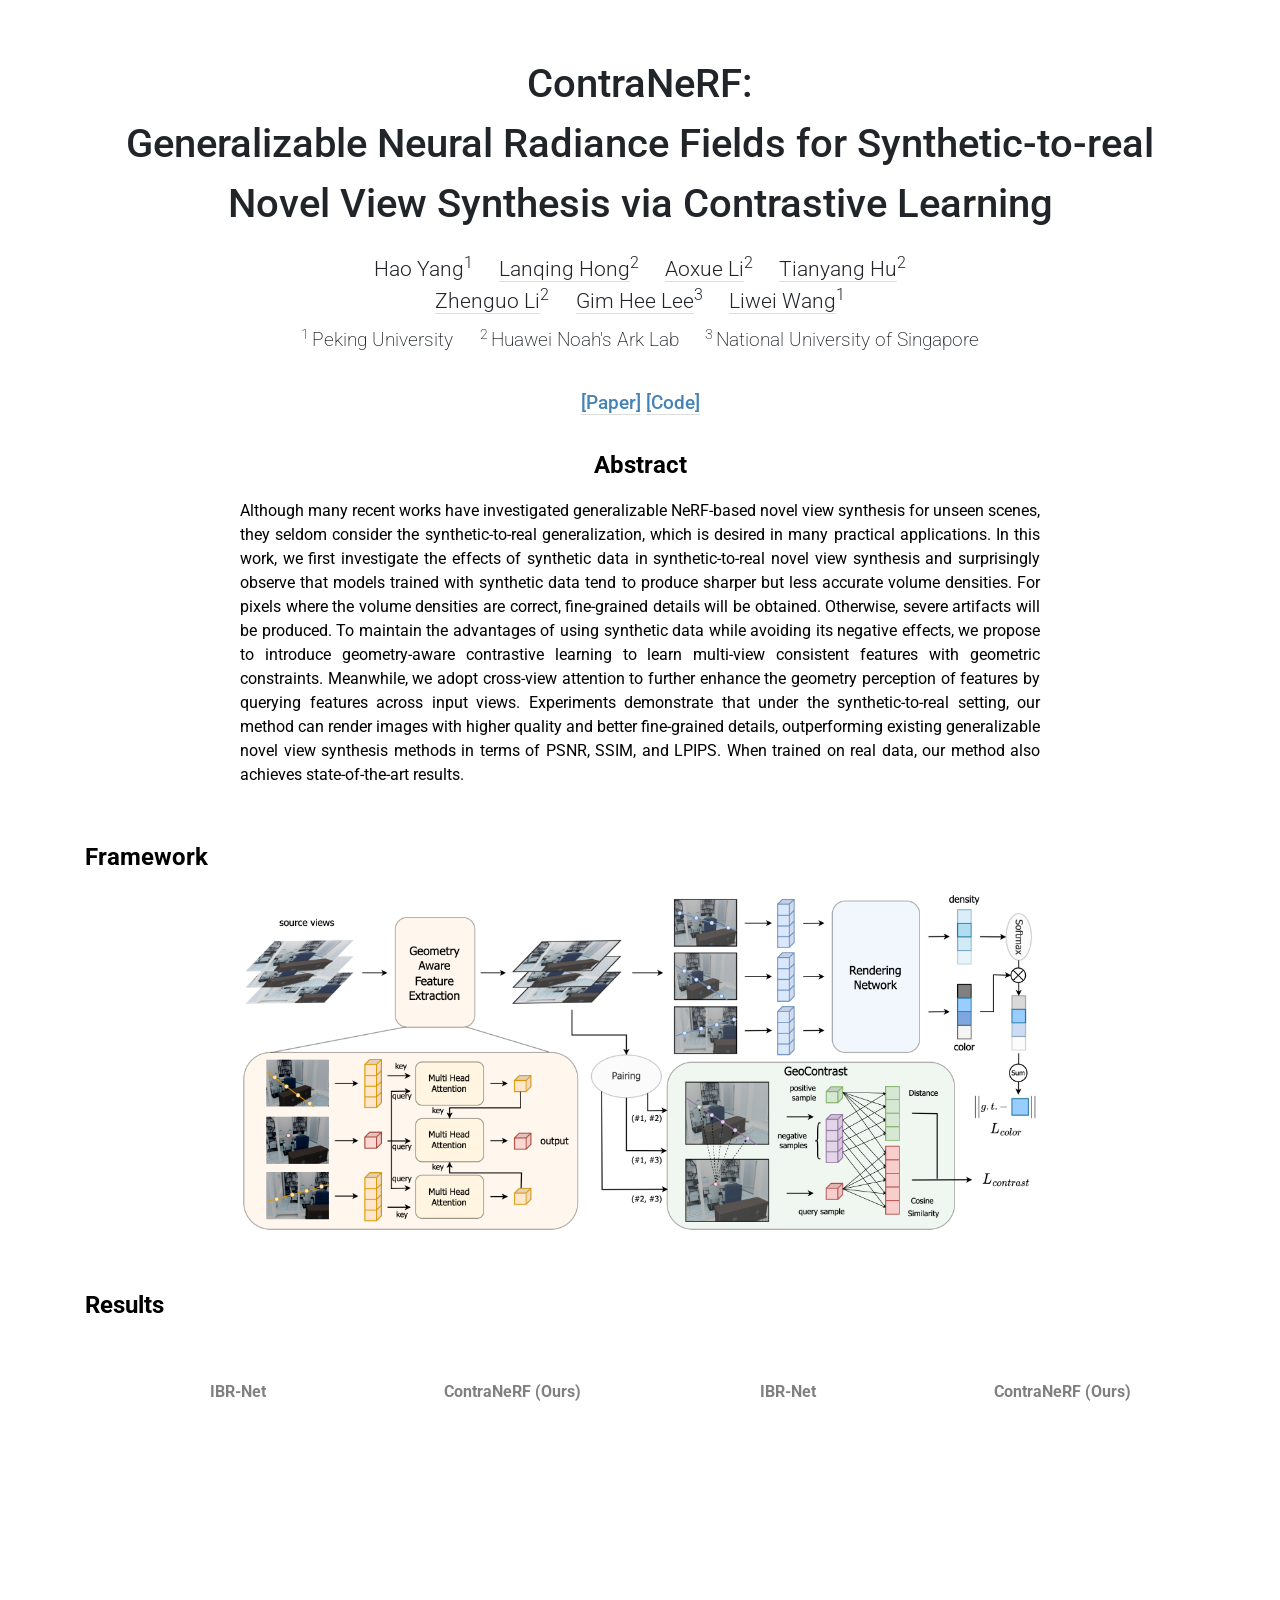
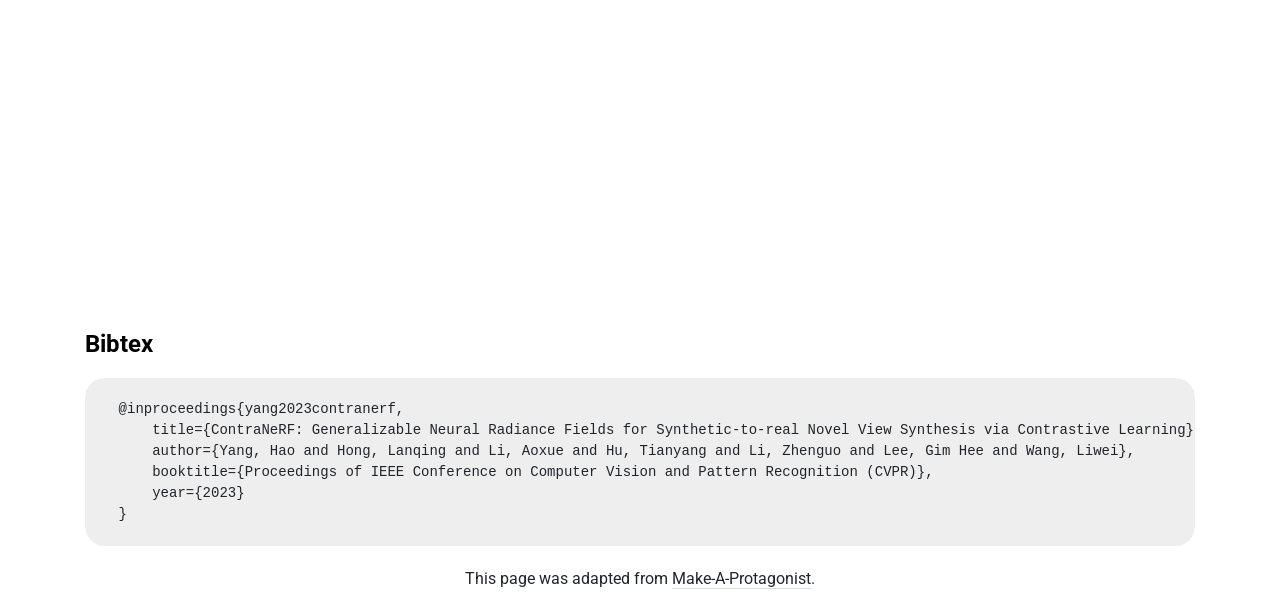
==== contraNeRF-page/index.html @ 1f0a8b6f "update contranerf page" ====
<!DOCTYPE html
    PUBLIC "-//W3C//DTD XHTML 1.0 Transitional//EN" "http://www.w3.org/TR/xhtml1/DTD/xhtml1-transitional.dtd">
<!-- saved from url=(0045)http://6.869.csail.mit.edu/fa19/schedule.html -->
<html xmlns="http://www.w3.org/1999/xhtml">
<link href="https://fonts.cdnfonts.com/css/caveat" rel="stylesheet">
<style>
    @import url('https://fonts.cdnfonts.com/css/caveat');
</style>
<!-- <script src="./assets/teaser-data.js"></script> -->


<head>
    <meta http-equiv="Content-Type" content="text/html; charset=UTF-8">
    <title>ContraNeRF</title>
    <link href="style.css" rel="stylesheet" type="text/css">
    <meta name="description"
        content="Project page for &#39;ContraNeRF: Generalizable Neural Radiance Fields for Synthetic-to-real Novel View Synthesis via Contrastive Learning.&#39;">
    <!-- <link rel="icon" href="./assets/showlab.ico"> -->
    <link rel="stylesheet" href="https://cdn.jsdelivr.net/npm/bootstrap@4.0.0/dist/css/bootstrap.min.css"
        integrity="sha384-Gn5384xqQ1aoWXA+058RXPxPg6fy4IWvTNh0E263XmFcJlSAwiGgFAW/dAiS6JXm" crossorigin="anonymous">
    <style>

    </style>

</head>

<body>
    <p class="title">ContraNeRF: <br> Generalizable Neural Radiance Fields for Synthetic-to-real Novel View Synthesis via Contrastive Learning</p>
        <!-- Make-A-Protagonist: <br> Generic Video Editing with An Ensemble of Experts</p> -->
    <p class="author">
        <span class="author">
            Hao Yang<sup>1</sup>
        </span>
        <span class="author">
            <a>Lanqing Hong</a><sup>2</sup>
        </span>
        <span class="author">
            <a>Aoxue Li</a><sup>2</sup>
        </span>
        <span class="author">
            <a>Tianyang Hu</a><sup>2</sup>
        </span>
        <br>
        <span class="author">
            <a>Zhenguo Li</a><sup>2</sup>
        </span>
        <span class="author">
            <a>Gim Hee Lee</a><sup>3</sup>
        </span>
        <span class="author">
            <a>Liwei Wang</a><sup>1</sup>
        </span>
    </p>

    <p class="affiliations">
        <span class="author"><sup>1 </sup>Peking University</span>
        <span class="author"><sup>2 </sup>Huawei Noah's Ark Lab</span>
        <span class="author"><sup>3 </sup>National University of Singapore</span>
    </p>

    <p class="menu">
        <a style="color: steelblue" href="https://arxiv.org/abs/2303.11052">[Paper]</a> 
        <a style="color: steelblue" href="https://github.com/ContraNeRF/ContraNeRF" >[Code]</a>
    </p>

    <div class="container">

        <p style="text-align: center;"><span class="section"><b>Abstract</b></span></p>
        <p style="text-align: justify; display: flex; justify-content: center; max-width: 800px; margin:auto"> 
            Although many recent works have investigated generalizable NeRF-based novel view synthesis for unseen scenes, they seldom consider the synthetic-to-real generalization, which is desired in many practical applications. In this work, we first investigate the effects of synthetic data in synthetic-to-real novel view synthesis and surprisingly observe that models trained with synthetic data tend to produce sharper but less accurate volume densities. For pixels where the volume densities are correct, fine-grained details will be obtained. Otherwise, severe artifacts will be produced. To maintain the advantages of using synthetic data while avoiding its negative effects, we propose to introduce geometry-aware contrastive learning to learn multi-view consistent features with geometric constraints. Meanwhile, we adopt cross-view attention to further enhance the geometry perception of features by querying features across input views. Experiments demonstrate that under the synthetic-to-real setting, our method can render images with higher quality and better fine-grained details, outperforming existing generalizable novel view synthesis methods in terms of PSNR, SSIM, and LPIPS. When trained on real data, our method also achieves state-of-the-art results.
        <p class="section">&nbsp;</p>

        <p class="section"><b>Framework</b></p>
        <div style="text-align: center">
            <img src="./assets/pipeline-v5.png" alt="" width="800px" style="max-width: 100%; height: auto;" />
        </div>
        
        <p class="section">&nbsp;</p>

        <p class="section"><b>Results</b></p>
        <!-- <div style="text-align: center">
            <img src="./sm/assets/results.jpg" alt="" width="850" style="margin: auto" />
        </div> -->

        </br>
        <div class="container" style="min-height: 224px">
            <!-- <p style="text-align: center; font-size: 150%">Text-to-Video Editing with Protagonist</p> -->
            <div id="resultCarousel1" class="carousel slide" data-ride="carousel" data-interval="5000">
                <!-- <div class="carousel-inner"> -->
                <div class="carousel-item active">
                    <table width="1100px" align="center">
                        <tbody>
                            <tr>
                                <th><div class="caption_title" style="width: 250;">IBR-Net</div></th>
                                <th><div class="caption_title" style="width: 250;">ContraNeRF (Ours)</div></th>
                                <th><div class="caption_title" style="width: 250;">IBR-Net</div></th>
                                <th><div class="caption_title" style="width: 250;">ContraNeRF (Ours)</div></th>
                            </tr>

                            <tr>
                                <th>
                                    <video width="250" id="ibr-204-1" autoplay muted loop>
                                        <source src="assets/ibrnet-out/204-1.mp4" type="video/mp4">
                                        </video>
                                </th>
                                <th>
                                    <video width="250" id="contra-204-1" autoplay muted loop>
                                        <source src="assets/contranerf-out/204-1.mp4" type="video/mp4">
                                        </video>
                                    </th>
                                <th>
                                    <video width="250" id="ibr-204-2" autoplay muted loop>
                                        <source src="assets/ibrnet-out/204-2.mp4" type="video/mp4">
                                        </video>
                                </th>
                                <th>
                                    <video width="250" id="contra-204-2" autoplay muted loop>
                                        <source src="assets/contranerf-out/204-2.mp4" type="video/mp4">
                                        </video>
                                </th>
                            </tr>
                        </tbody>
                    </table>
                </div>
                

            </div>
            <br>
            <div id="resultCarousel2" class="carousel slide" data-ride="carousel" data-interval="5000">
                <!-- <div class="carousel-inner"> -->

                <div class="carousel-item active">
                    <table width="1100px" align="center">
                        <tbody>
                            <tr>
                                <th>
                                    <video width="250" id="ibr-289-1" autoplay muted loop>
                                        <source src="assets/ibrnet-out/289-1.mp4" type="video/mp4">
                                        </video>
                                </th>
                                <th>
                                    <video width="250" id="contra-289-1" autoplay muted loop>
                                        <source src="assets/contranerf-out/289-1.mp4" type="video/mp4">
                                        </video>
                                    </th>
                                <th>
                                    <video width="250" id="ibr-289-2" autoplay muted loop>
                                        <source src="assets/ibrnet-out/289-2.mp4" type="video/mp4">
                                        </video>
                                </th>
                                <th>
                                    <video width="250" id="contra-289-2" autoplay muted loop>
                                        <source src="assets/contranerf-out/289-2.mp4" type="video/mp4">
                                        </video>
                                </th>
                            </tr>
                        </tbody>
                    </table>
                </div>
            </div>

            <br>
            <div id="resultCarousel3" class="carousel slide" data-ride="carousel" data-interval="5000">
                <!-- <div class="carousel-inner"> -->

                <div class="carousel-item active">
                    <table width="1100px" align="center">
                        <tbody>
                            <tr>
                                <th>
                                    <video width="250" id="ibr-205-2" autoplay muted loop>
                                        <source src="assets/ibrnet-out/205-2.mp4" type="video/mp4">
                                        </video>
                                </th>
                                <th>
                                    <video width="250" id="contra-205-2" autoplay muted loop>
                                        <source src="assets/contranerf-out/205-2.mp4" type="video/mp4">
                                        </video>
                                    </th>
                                <th>
                                    <video width="250" id="ibr-587-1" autoplay muted loop>
                                        <source src="assets/ibrnet-out/587-1.mp4" type="video/mp4">
                                        </video>
                                </th>
                                <th>
                                    <video width="250" id="contra-587-1" autoplay muted loop>
                                        <source src="assets/contranerf-out/587-1.mp4" type="video/mp4">
                                        </video>
                                </th>
                            </tr>
                        </tbody>
                    </table>
                </div>
                    

            </div>

        </div>


        </br>


        <p class="section">&nbsp;</p>


        <p class="section" id="bibtex"><b>Bibtex</b></p>
        <table border="0">
            <tbody>
                <pre style=" display: block;
                    background: #eee;
                    white-space: pre;
                    -webkit-overflow-scrolling: touch;
                    max-width: 100%;
                    min-width: 100px;
                    border-radius: 20px;
                    ">

    @inproceedings{yang2023contranerf,
        title={ContraNeRF: Generalizable Neural Radiance Fields for Synthetic-to-real Novel View Synthesis via Contrastive Learning},
        author={Yang, Hao and Hong, Lanqing and Li, Aoxue and Hu, Tianyang and Li, Zhenguo and Lee, Gim Hee and Wang, Liwei},
        booktitle={Proceedings of IEEE Conference on Computer Vision and Pattern Recognition (CVPR)},
        year={2023}
    }
            </pre>
            </tbody>
        </table>
        
    </div>

    <footer class="footer">
        <p style="text-align: center;">
            This page was adapted from <a href="https://make-a-protagonist.github.io/">Make-A-Protagonist</a>.
        </p>
    </footer>


</body>

<script>
    window.dataLayer = window.dataLayer || [];
    function gtag(){dataLayer.push(arguments);}
    gtag('js', new Date());

    gtag('config', 'G-WLX2Z5QLG8');
 </script>
 <script src="https://ajax.googleapis.com/ajax/libs/jquery/3.4.1/jquery.min.js"></script>
 <script type="text/javascript">
    $(document).ready(function () {

        if (localStorage.getItem("my_app_name_here-quote-scroll") != null) {
            $(window).scrollTop(localStorage.getItem("my_app_name_here-quote-scroll"));
        }

        $(window).on("scroll", function() {
            localStorage.setItem("my_app_name_here-quote-scroll", $(window).scrollTop());
        });

      });
 </script>

 <script>
    function prompt_on(prompt_element) {
        prompt_element.classList.add("caption-active");
    }

    function prompt_off(prompt_element) {
        prompt_element.classList.remove("caption-active");
    }

    function toggle_prompt(active_prompt_id, inactive_prompt_ids, result_id) {
        let active_prompt = document.getElementById(active_prompt_id);
        prompt_on(active_prompt);
        for (let i = 0; i < inactive_prompt_ids.length; i++) {
            let inactive_prompt = document.getElementById(inactive_prompt_ids[i]);
            prompt_off(inactive_prompt);
        }

        let result = document.getElementById(result_id);
        result.src = file_paths[active_prompt_id];
    }

    function toggle_prompts(active_prompt_id1, active_prompt_id2, inactive_prompt_ids1, inactive_prompt_ids2, result_id1, result_id2 ) {
    toggle_prompt(active_prompt_id1, inactive_prompt_ids1, result_id1);
    toggle_prompt(active_prompt_id2, inactive_prompt_ids2, result_id2);
    }


 </script>

 <script src="https://code.jquery.com/jquery-3.2.1.slim.min.js" integrity="sha384-KJ3o2DKtIkvYIK3UENzmM7KCkRr/rE9/Qpg6aAZGJwFDMVNA/GpGFF93hXpG5KkN" crossorigin="anonymous"></script>
 <script src="https://cdn.jsdelivr.net/npm/popper.js@1.12.9/dist/umd/popper.min.js" integrity="sha384-ApNbgh9B+Y1QKtv3Rn7W3mgPxhU9K/ScQsAP7hUibX39j7fakFPskvXusvfa0b4Q" crossorigin="anonymous"></script>
 <script src="https://cdn.jsdelivr.net/npm/bootstrap@4.0.0/dist/js/bootstrap.min.js" integrity="sha384-JZR6Spejh4U02d8jOt6vLEHfe/JQGiRRSQQxSfFWpi1MquVdAyjUar5+76PVCmYl" crossorigin="anonymous"></script>

</html>
---- contraNeRF-page/style.css ----
/* CSS Document */
@charset "UTF-8";
@import url('https://fonts.googleapis.com/css2?family=Roboto:ital,wght@0,400;0,500;1,400;1,500&display=swap');


body {
	font-family: Google Sans, -apple-system, BlinkMacSystemFont, "Segoe UI", Roboto, sans-serif;
	font-size: 16px;
	font-weight: 400;
	color: #000;
	background-color: #fff;
	line-height: 1.5em;
}

p a, table.affiliations a, table.menu a {
	border-bottom: solid 1px #ddd;
	color: inherit;
	text-decoration: none;
}

.isDisabled {
    color: currentColor;
    cursor: not-allowed;
    opacity: 0.5;
    text-decoration: none;
  }

table.menu {
	font-size: 13pt;
	font-weight: 500;
}

strong, b {
    font-weight: 500;
}

p.author {
    font-size: 16pt;
	font-weight: 300;
	text-align: center;
	margin-left: auto;
    margin-right: auto;
	max-width: 1080px;
    padding: 0em 3em 0 3em;
	line-height: 1.5em;
}

.author {
	margin: 0pt 8pt;
}

p.affiliations {
    font-size: 14pt;
	font-weight: 200;
	text-align: center;
	margin-left: auto;
    margin-right: auto;
	max-width: 1080px;
    padding: 0.5em 3em 0.5em 3em;
	line-height: 1.5em;
}

p.menu {
    font-size: 14pt;
	font-weight: 500;
	text-align: center;
	margin-left: auto;
    margin-right: auto;
	max-width: 1080px;
    padding: 0.5em 3em 0.5em 3em;
	line-height: 1.5em;
}

sup {
    font-size: 0.7em;
    position: relative;
    top: 0em;
    vertical-align: super;
    font-size: smaller;
}

.container {
	width: 1080px;
	min-height: 1080px;
	max-height: 999999px; /* prevents font boosting */
	margin: 0 auto; /* top and bottom, right and left */
	/*	border: 1px solid #000; */
	text-align: left; /* top, right, bottom, left */
	color: #000;
	background: #fff;
	padding-top: 5px;
	padding-left: 0px;
	padding-right: 0px;
	padding-bottom: 5px;
}

.venue {
	font-size: 120%;
	font-weight: bold;
	display: block;
	text-align: center;
	margin-top: 8px;
	margin-bottom: 8px;
}

.title {
	font-family: Google Sans, -apple-system, BlinkMacSystemFont, "Segoe UI", Roboto, sans-serif;
	font-size: 250%;
	font-weight: 500;
	display: block;
	text-align: center;
	margin-top: 14px; /* h1 default */
	margin-bottom: 14px;
	padding-top: 40px;
	padding-bottom: 5px;
	line-height: 1.5em;
	margin-left: auto;
    margin-right: auto;
	max-width: 1080px;
}

table.affiliations {
    margin-left: auto;
    margin-right: auto;
    margin-top: .5em;
    margin-bottom: .5em;
    width: 80%;
    max-width: 1080px;
}

table.affiliations td {
    padding-top: .5em;
    /*width: 10%;*/
    font-size: 11pt;
}

table#video {
	margin-top: 50px;
	margin-bottom: 50px;
}

.caption {
	/* font-style: italic; */
	font-size: 100%;
}

.caption-hl-color {
	color: #4682B4;
}

.label {
	line-height: 1.2;
	text-align: center;
}

.highlight {
	color: #4682B4;
}

.section{
	font-size: 150%;
	font-weight: 500;
}

.bibtex {
	font-family: Google Sans, Courier, monospace;
	white-space: pre;
}

.date {
	font-size: 80%;
}

table.data td {
	padding-right: 10px;
	padding-left: 10px;
	padding-bottom: 5px;
	vertical-align: top;
}

code {
  font-family: Consolas,"courier new";
  color: crimson;
  background-color: #f1f1f1;
  padding: 2px;
  font-size: 105%;
}

.carousel-control-prev {
 margin-left: -50px;
 height: 300px;
 }
 .carousel-control-next {
 margin-right: -50px;
 height: 300px;
 }
 .carousel-item {
 /* height: 234px; */
 overflow: hidden;
 /* width: 100%; */
 text-align: center;
 }
 .carousel-item img {
 /* width: 100%; */
 }
 .carousel-inner .item img {
 margin:auto;
 }
 .carousel-control-next,.carousel-control-prev{
 opacity:1
 }
 .carousel-control-next:focus,.carousel-control-next:hover,.carousel-control-prev:focus,.carousel-control-prev:hover{
 opacity:1
 }
 .slider-navigation-next,.slider-navigation-previous{
 display:flex;
 justify-content:center;
 align-items:center;
 position:absolute;
 width:42px;
 height:42px;
 background:gray center center no-repeat;
 background-size:20px 20px;
 border:1px solid #fff;
 border-radius:25091983px;
 box-shadow:0 2px 5px #3232321a;
 top:50%;
 margin-top:-20px;
 left:0;
 cursor:pointer;
 transition:transform .3s,opacity .3s,-webkit-transform .3s
 }
 .slider-navigation-next svg,.slider-navigation-previous svg{
 width:25%;
 background:gray
 }
 .slider-navigation-next{
 left:auto;
 right:0;
 background:gray center center no-repeat;
 background-size:20px 20px
 }

 .teaser-carousel {
    width: 900px;
    margin: auto;
    height: 300px;
 }

 .caption {
    font-family: Caveat;
	font-size: 150%;
    color: gray;
	width: auto;
	display: inline-block;
	padding: 11px 15px 11px 15px;
	border-radius: 10px;
 }

 .caption_title {
    font-family: Google Sans, -apple-system, BlinkMacSystemFont, "Segoe UI", Roboto, sans-serif;
	font-size: 100%;
    color: gray;
	width: auto;
	display: inline-block;
	padding: 11px 15px 11px 15px;
	border-radius: 10px;
 }

 .caption:hover {
    cursor: pointer;
    color: black;
 }

 .caption-active {
    color: black;
	background-color: #F2D2BD;
 }

 #videoCarousel{
     margin-top:5px;
 }


.teaser-img {
    width: 224px !important;
}
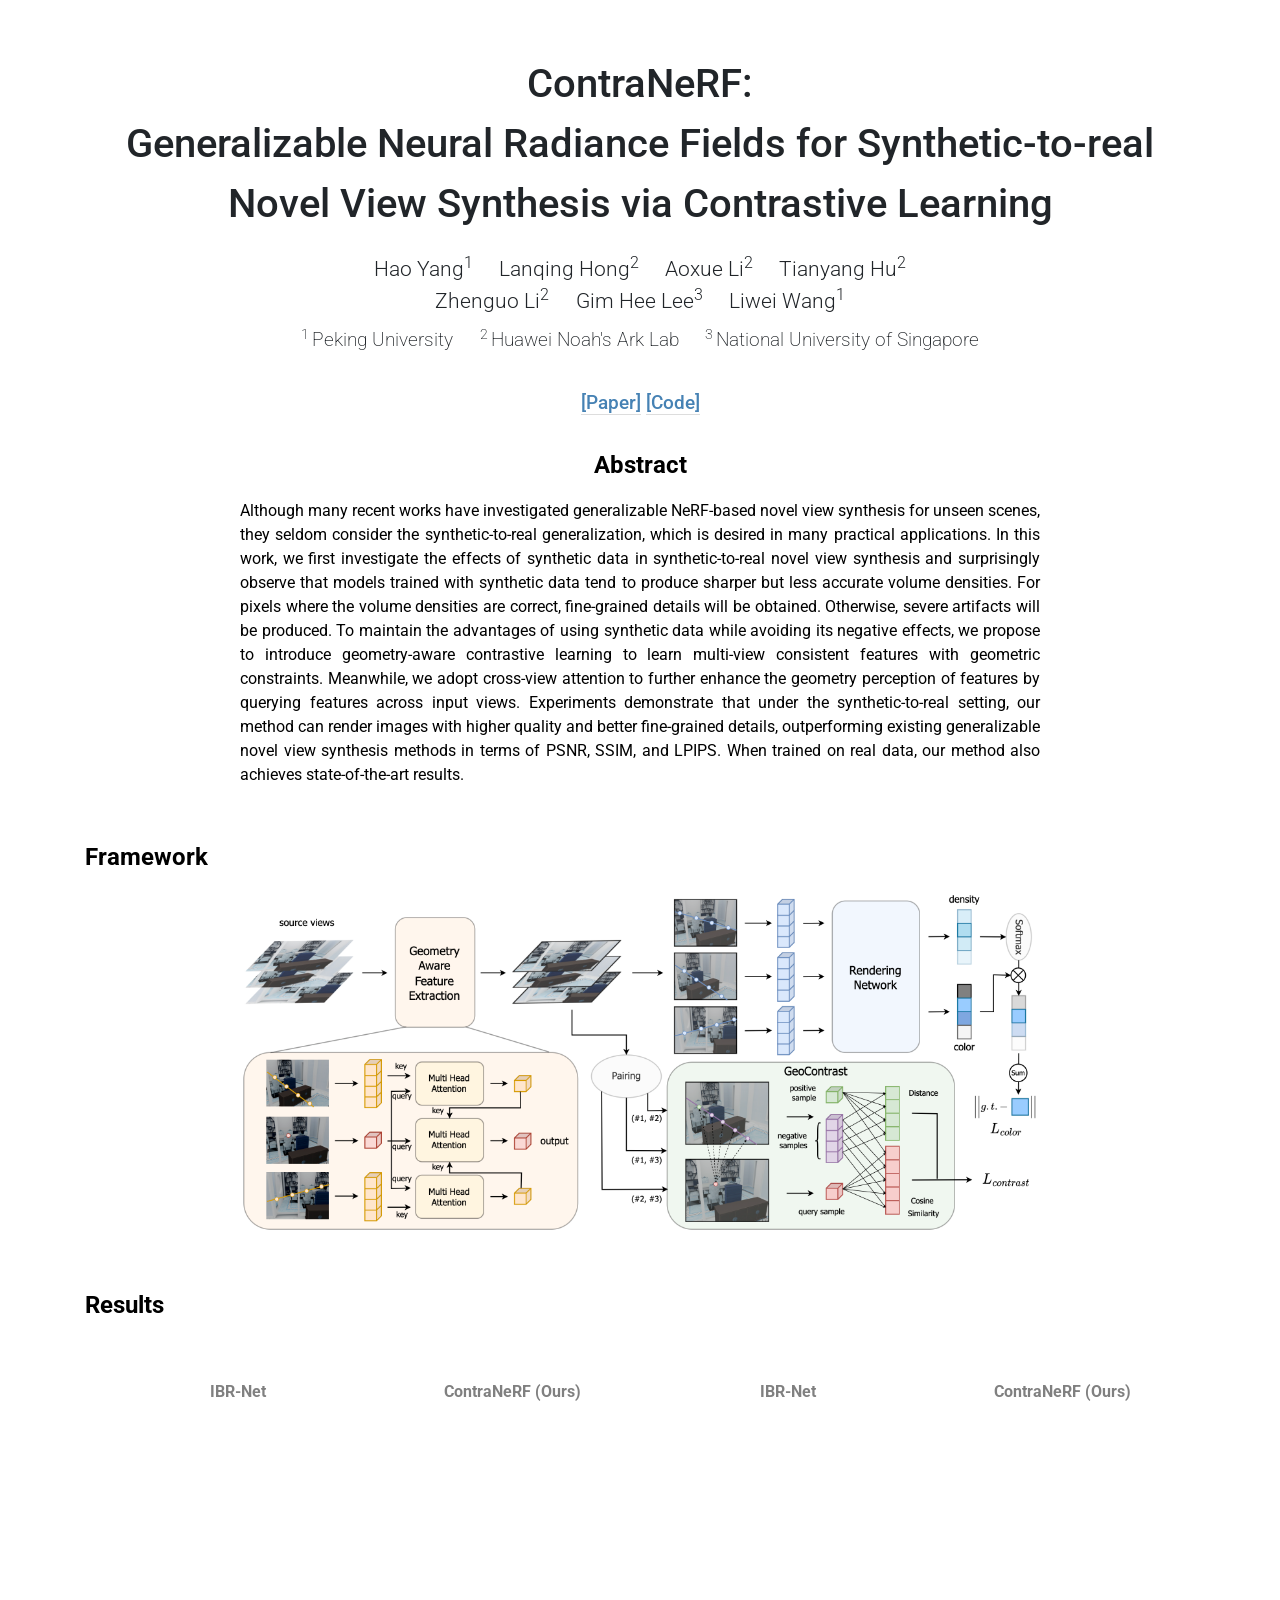
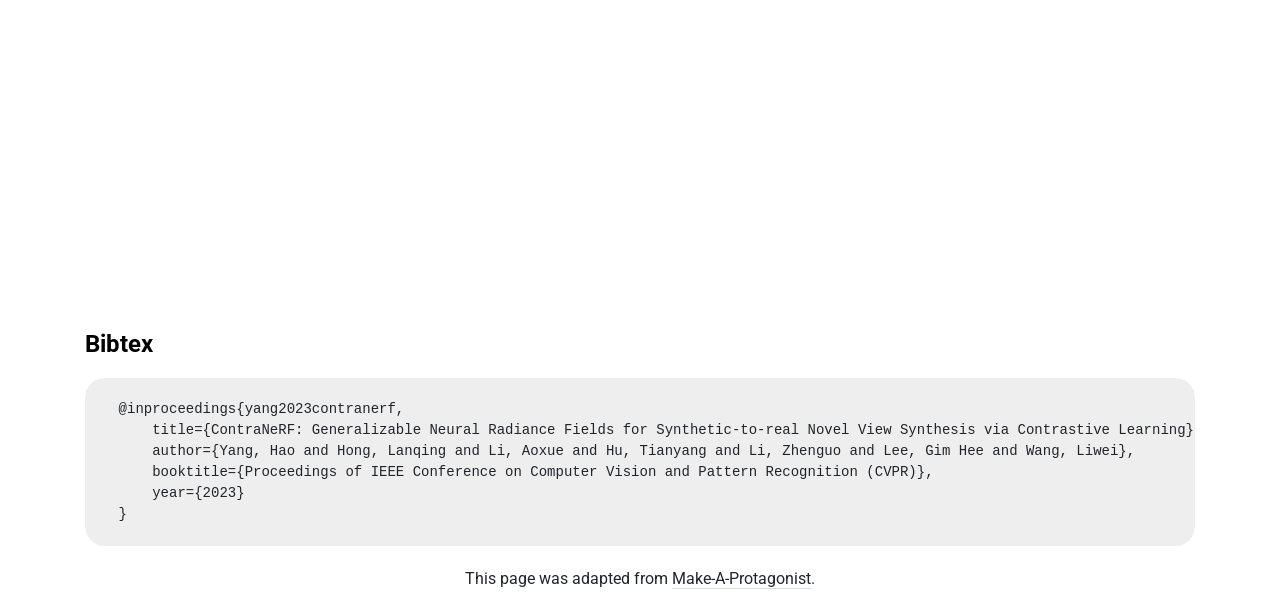
==== commit a8d591ad: "update" ====
--- a/contraNeRF-page/index.html
+++ b/contraNeRF-page/index.html
@@ -32,23 +32,23 @@
             Hao Yang<sup>1</sup>
         </span>
         <span class="author">
-            <a>Lanqing Hong</a><sup>2</sup>
-        </span>
-        <span class="author">
-            <a>Aoxue Li</a><sup>2</sup>
-        </span>
-        <span class="author">
-            <a>Tianyang Hu</a><sup>2</sup>
+            Lanqing Hong<sup>2</sup>
+        </span>
+        <span class="author">
+            Aoxue Li<sup>2</sup>
+        </span>
+        <span class="author">
+            Tianyang Hu<sup>2</sup>
         </span>
         <br>
         <span class="author">
-            <a>Zhenguo Li</a><sup>2</sup>
-        </span>
-        <span class="author">
-            <a>Gim Hee Lee</a><sup>3</sup>
-        </span>
-        <span class="author">
-            <a>Liwei Wang</a><sup>1</sup>
+            Zhenguo Li<sup>2</sup>
+        </span>
+        <span class="author">
+            Gim Hee Lee<sup>3</sup>
+        </span>
+        <span class="author">
+            Liwei Wang<sup>1</sup>
         </span>
     </p>
 
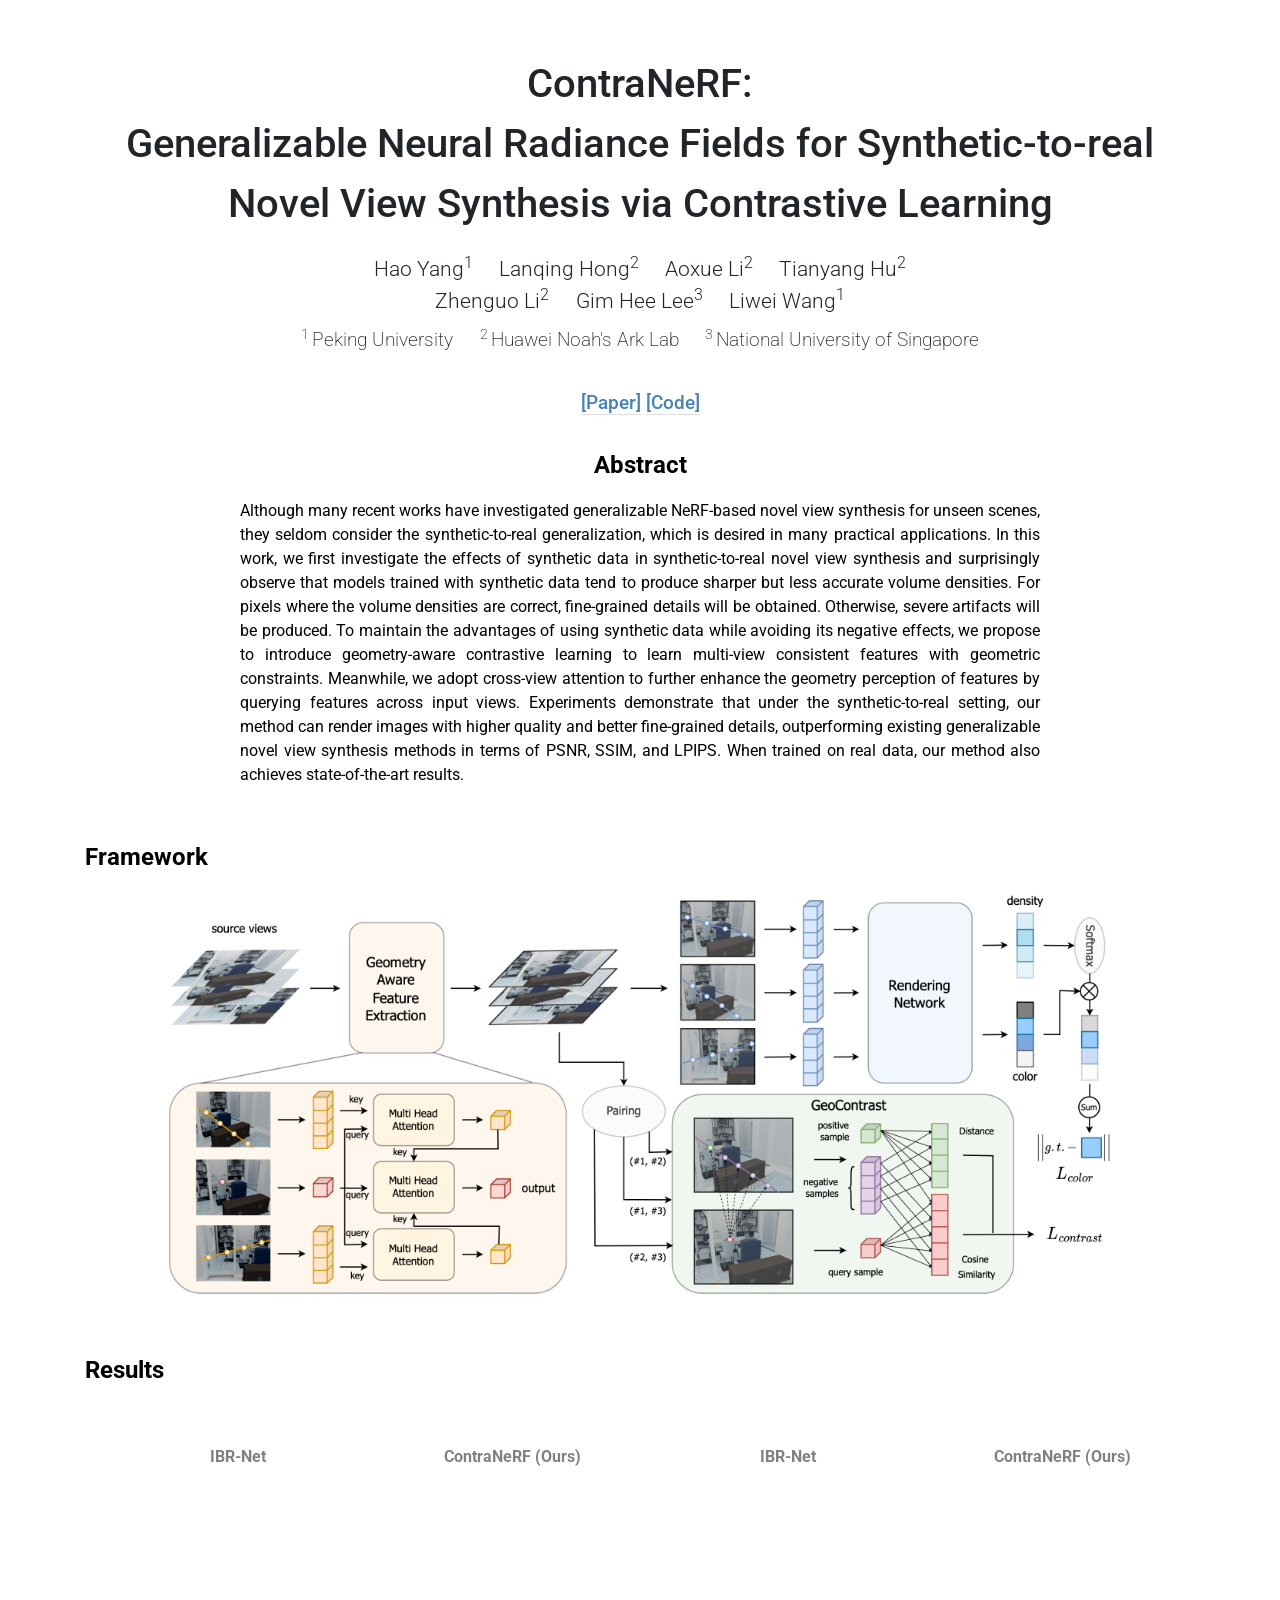
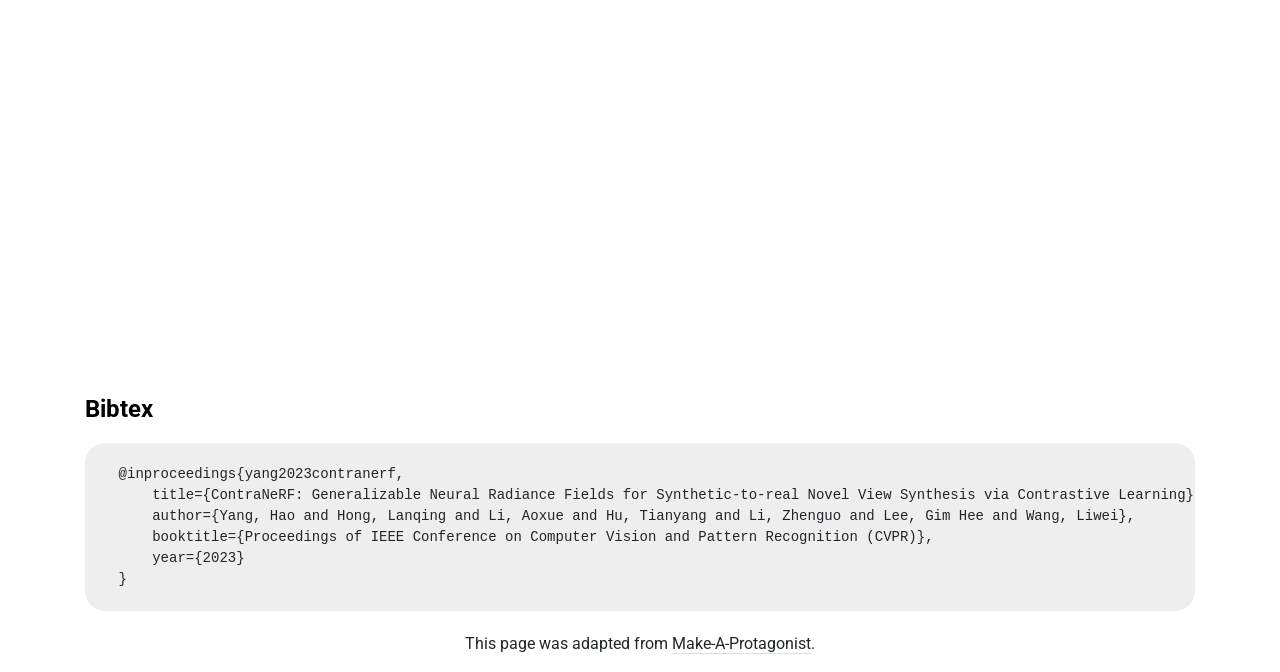
==== commit 4ba87e29: "update index" ====
--- a/contraNeRF-page/index.html
+++ b/contraNeRF-page/index.html
@@ -72,7 +72,7 @@
 
         <p class="section"><b>Framework</b></p>
         <div style="text-align: center">
-            <img src="./assets/pipeline-v5.png" alt="" width="800px" style="max-width: 100%; height: auto;" />
+            <img src="./assets/pipeline-v5.png" alt="" width="950px" style="max-width: 100%; height: auto;" />
         </div>
         
         <p class="section">&nbsp;</p>
